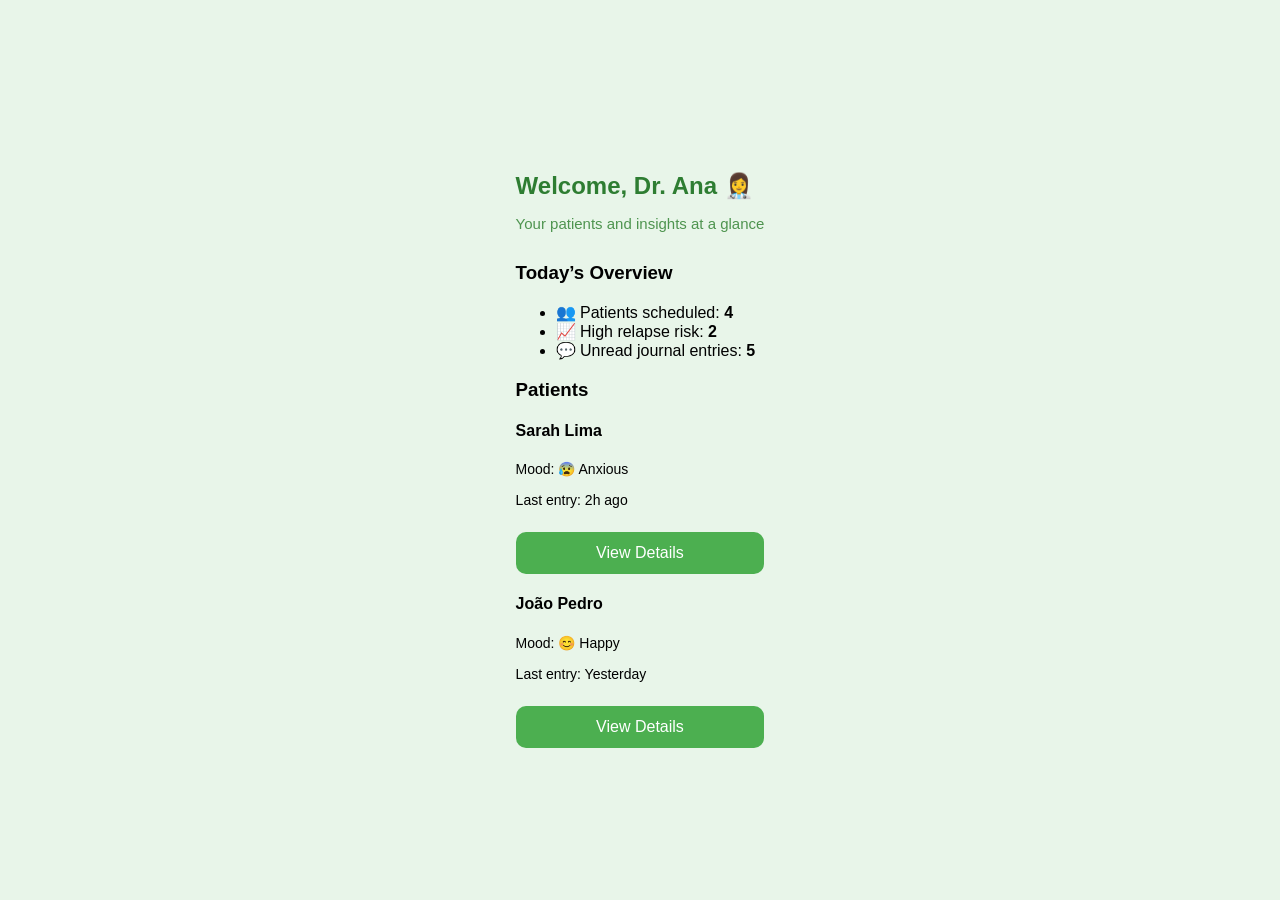
==== dashboard.html @ 9ce1eb04 "Create dashboard.html" ====
<!DOCTYPE html>
<html lang="en">
<head>
  <meta charset="UTF-8" />
  <meta name="viewport" content="width=device-width, initial-scale=1.0"/>
  <title>NeuroConnect - Therapist Dashboard</title>
  <link rel="stylesheet" href="style.css" />
</head>
<body>
  <div class="dashboard-container">
    <header>
      <h2>Welcome, Dr. Ana 👩‍⚕️</h2>
      <p>Your patients and insights at a glance</p>
    </header>

    <section class="summary-box">
      <h3>Today’s Overview</h3>
      <ul>
        <li>👥 Patients scheduled: <strong>4</strong></li>
        <li>📈 High relapse risk: <strong>2</strong></li>
        <li>💬 Unread journal entries: <strong>5</strong></li>
      </ul>
    </section>

    <section class="patients-list">
      <h3>Patients</h3>
      <div class="patient-card">
        <h4>Sarah Lima</h4>
        <p>Mood: 😰 Anxious</p>
        <p>Last entry: 2h ago</p>
        <button onclick="viewDetails('Sarah Lima')">View Details</button>
      </div>
      <div class="patient-card">
        <h4>João Pedro</h4>
        <p>Mood: 😊 Happy</p>
        <p>Last entry: Yesterday</p>
        <button onclick="viewDetails('João Pedro')">View Details</button>
      </div>
    </section>
  </div>

  <script>
    function viewDetails(name) {
      alert("Loading full record for " + name);
      // Aqui futuramente pode abrir prontuário completo
    }
  </script>
</body>
</html>
---- style.css ----
body {
  margin: 0;
  padding: 0;
  font-family: "Segoe UI", sans-serif;
  background: #e8f5e9;
  display: flex;
  justify-content: center;
  align-items: center;
  height: 100vh;
}

.login-container {
  background: #ffffff;
  padding: 40px;
  border-radius: 20px;
  box-shadow: 0 4px 10px rgba(0,0,0,0.1);
  width: 300px;
  text-align: center;
}

h1 {
  color: #2e7d32;
  margin-bottom: 20px;
}

input {
  width: 100%;
  padding: 12px;
  margin: 10px 0;
  border-radius: 10px;
  border: 1px solid #c8e6c9;
  font-size: 14px;
}

button {
  width: 100%;
  background-color: #4caf50;
  color: white;
  padding: 12px;
  border: none;
  border-radius: 10px;
  font-size: 16px;
  cursor: pointer;
  margin-top: 10px;
}

button:hover {
  background-color: #388e3c;
}

p {
  font-size: 14px;
  margin-top: 15px;
}

a {
  color: #2e7d32;
  text-decoration: none;
  font-weight: bold;
}
.home-container {
  background: #e8f5e9;
  padding: 40px;
  border-radius: 20px;
  width: 90%;
  max-width: 400px;
  margin: auto;
  box-shadow: 0 4px 10px rgba(0,0,0,0.05);
  text-align: center;
}

header h2 {
  color: #2e7d32;
  margin-bottom: 5px;
}

header p {
  color: #4e944f;
  font-size: 15px;
  margin-bottom: 30px;
}

.btn-session {
  width: 100%;
  background-color: #4caf50;
  color: white;
  padding: 14px;
  border: none;
  border-radius: 12px;
  font-size: 16px;
  margin-bottom: 30px;
  cursor: pointer;
}

.btn-session:hover {
  background-color: #388e3c;
}

.companion-box {
  background-color: #c8e6c9;
  padding: 20px;
  border-radius: 16px;
}

.btn-secondary {
  margin-top: 10px;
  background: #ffffff;
  color: #2e7d32;
  border: 2px solid #2e7d32;
  padding: 10px 16px;
  border-radius: 10px;
  cursor: pointer;
  font-weight: bold;
}

.btn-secondary:hover {
  background: #2e7d32;
  color: white;
}
.journal-container {
  background: #e8f5e9;
  padding: 40px;
  border-radius: 20px;
  width: 90%;
  max-width: 400px;
  margin: auto;
  box-shadow: 0 4px 10px rgba(0,0,0,0.05);
  text-align: center;
}

textarea {
  width: 100%;
  height: 120px;
  border-radius: 12px;
  border: 1px solid #c8e6c9;
  padding: 12px;
  margin-top: 15px;
  resize: vertical;
  font-size: 14px;
  font-family: inherit;
}

.emotion-select {
  margin: 20px 0;
  text-align: left;
}

select {
  width: 100%;
  padding: 10px;
  border-radius: 10px;
  border: 1px solid #a5d6a7;
  margin-top: 8px;
}

.feedback-text {
  margin-top: 15px;
  font-weight: bold;
}
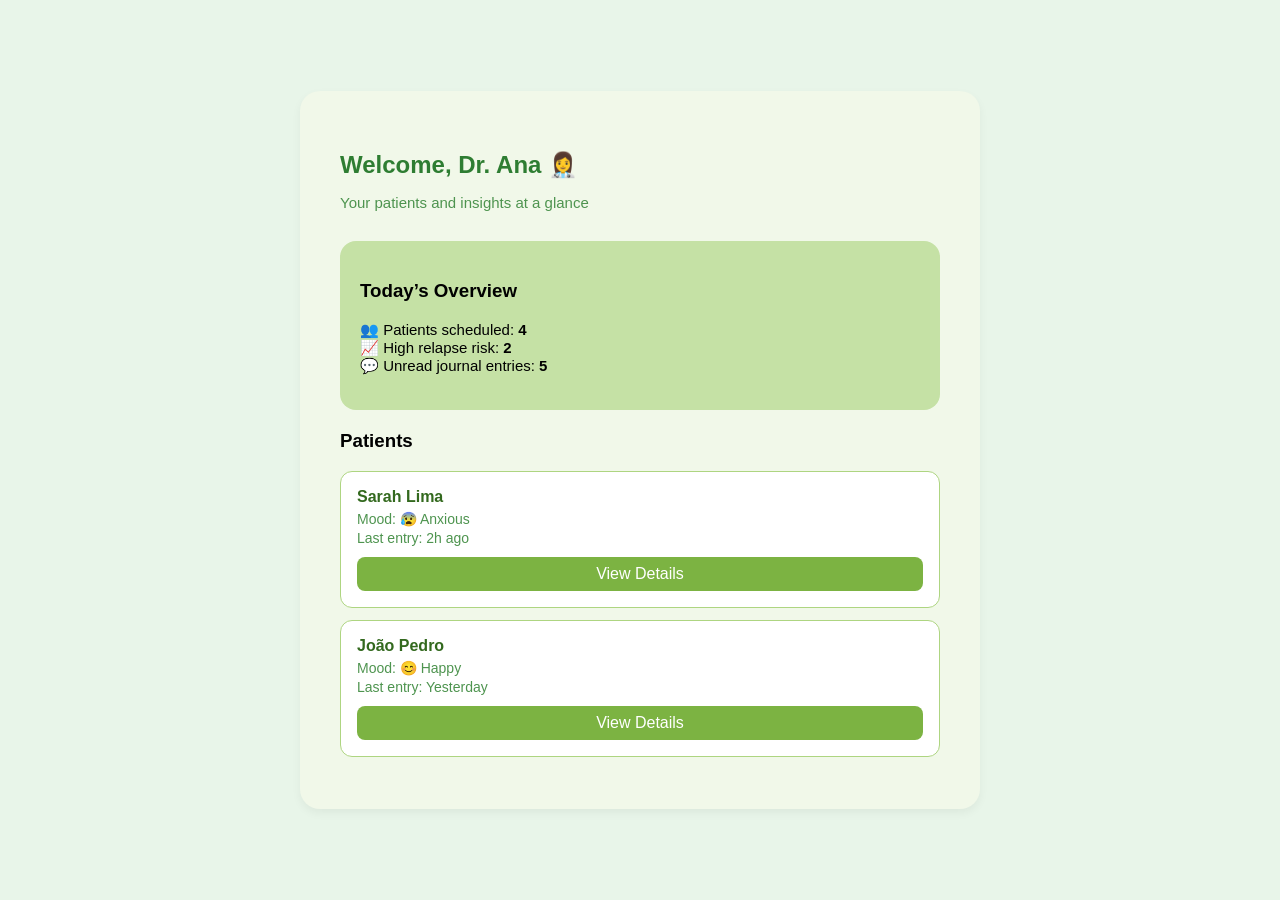
==== commit 1786e0d1: "Add files via upload" ====
--- a/dashboard.html
+++ b/dashboard.html
@@ -1,49 +1,49 @@
-<!DOCTYPE html>
-<html lang="en">
-<head>
-  <meta charset="UTF-8" />
-  <meta name="viewport" content="width=device-width, initial-scale=1.0"/>
-  <title>NeuroConnect - Therapist Dashboard</title>
-  <link rel="stylesheet" href="style.css" />
-</head>
-<body>
-  <div class="dashboard-container">
-    <header>
-      <h2>Welcome, Dr. Ana 👩‍⚕️</h2>
-      <p>Your patients and insights at a glance</p>
-    </header>
-
-    <section class="summary-box">
-      <h3>Today’s Overview</h3>
-      <ul>
-        <li>👥 Patients scheduled: <strong>4</strong></li>
-        <li>📈 High relapse risk: <strong>2</strong></li>
-        <li>💬 Unread journal entries: <strong>5</strong></li>
-      </ul>
-    </section>
-
-    <section class="patients-list">
-      <h3>Patients</h3>
-      <div class="patient-card">
-        <h4>Sarah Lima</h4>
-        <p>Mood: 😰 Anxious</p>
-        <p>Last entry: 2h ago</p>
-        <button onclick="viewDetails('Sarah Lima')">View Details</button>
-      </div>
-      <div class="patient-card">
-        <h4>João Pedro</h4>
-        <p>Mood: 😊 Happy</p>
-        <p>Last entry: Yesterday</p>
-        <button onclick="viewDetails('João Pedro')">View Details</button>
-      </div>
-    </section>
-  </div>
-
-  <script>
-    function viewDetails(name) {
-      alert("Loading full record for " + name);
-      // Aqui futuramente pode abrir prontuário completo
-    }
-  </script>
-</body>
-</html>
+<!DOCTYPE html>
+<html lang="en">
+<head>
+  <meta charset="UTF-8" />
+  <meta name="viewport" content="width=device-width, initial-scale=1.0"/>
+  <title>NeuroConnect - Therapist Dashboard</title>
+  <link rel="stylesheet" href="style.css" />
+</head>
+<body>
+  <div class="dashboard-container">
+    <header>
+      <h2>Welcome, Dr. Ana 👩‍⚕️</h2>
+      <p>Your patients and insights at a glance</p>
+    </header>
+
+    <section class="summary-box">
+      <h3>Today’s Overview</h3>
+      <ul>
+        <li>👥 Patients scheduled: <strong>4</strong></li>
+        <li>📈 High relapse risk: <strong>2</strong></li>
+        <li>💬 Unread journal entries: <strong>5</strong></li>
+      </ul>
+    </section>
+
+    <section class="patients-list">
+      <h3>Patients</h3>
+      <div class="patient-card">
+        <h4>Sarah Lima</h4>
+        <p>Mood: 😰 Anxious</p>
+        <p>Last entry: 2h ago</p>
+        <button onclick="viewDetails('Sarah Lima')">View Details</button>
+      </div>
+      <div class="patient-card">
+        <h4>João Pedro</h4>
+        <p>Mood: 😊 Happy</p>
+        <p>Last entry: Yesterday</p>
+        <button onclick="viewDetails('João Pedro')">View Details</button>
+      </div>
+    </section>
+  </div>
+
+  <script>
+    function viewDetails(name) {
+      alert("Loading full record for " + name);
+      // Aqui futuramente pode abrir prontuário completo
+    }
+  </script>
+</body>
+</html>
--- a/style.css
+++ b/style.css
@@ -157,3 +157,64 @@
   margin-top: 15px;
   font-weight: bold;
 }
+.dashboard-container {
+  background: #f1f8e9;
+  padding: 40px;
+  border-radius: 20px;
+  width: 90%;
+  max-width: 600px;
+  margin: auto;
+  box-shadow: 0 4px 10px rgba(0,0,0,0.05);
+  font-family: "Segoe UI", sans-serif;
+}
+
+.summary-box {
+  background: #c5e1a5;
+  padding: 20px;
+  border-radius: 16px;
+  margin: 20px 0;
+}
+
+.summary-box ul {
+  list-style: none;
+  padding-left: 0;
+  font-size: 15px;
+}
+
+.patients-list {
+  margin-top: 20px;
+}
+
+.patient-card {
+  background: #ffffff;
+  border: 1px solid #aed581;
+  border-radius: 12px;
+  padding: 16px;
+  margin-bottom: 12px;
+}
+
+.patient-card h4 {
+  margin: 0 0 5px;
+  color: #33691e;
+}
+
+.patient-card p {
+  margin: 3px 0;
+  font-size: 14px;
+  color: #4e944f;
+}
+
+.patient-card button {
+  margin-top: 8px;
+  background: #7cb342;
+  border: none;
+  padding: 8px 12px;
+  color: white;
+  border-radius: 8px;
+  cursor: pointer;
+}
+
+.patient-card button:hover {
+  background: #558b2f;
+}
+
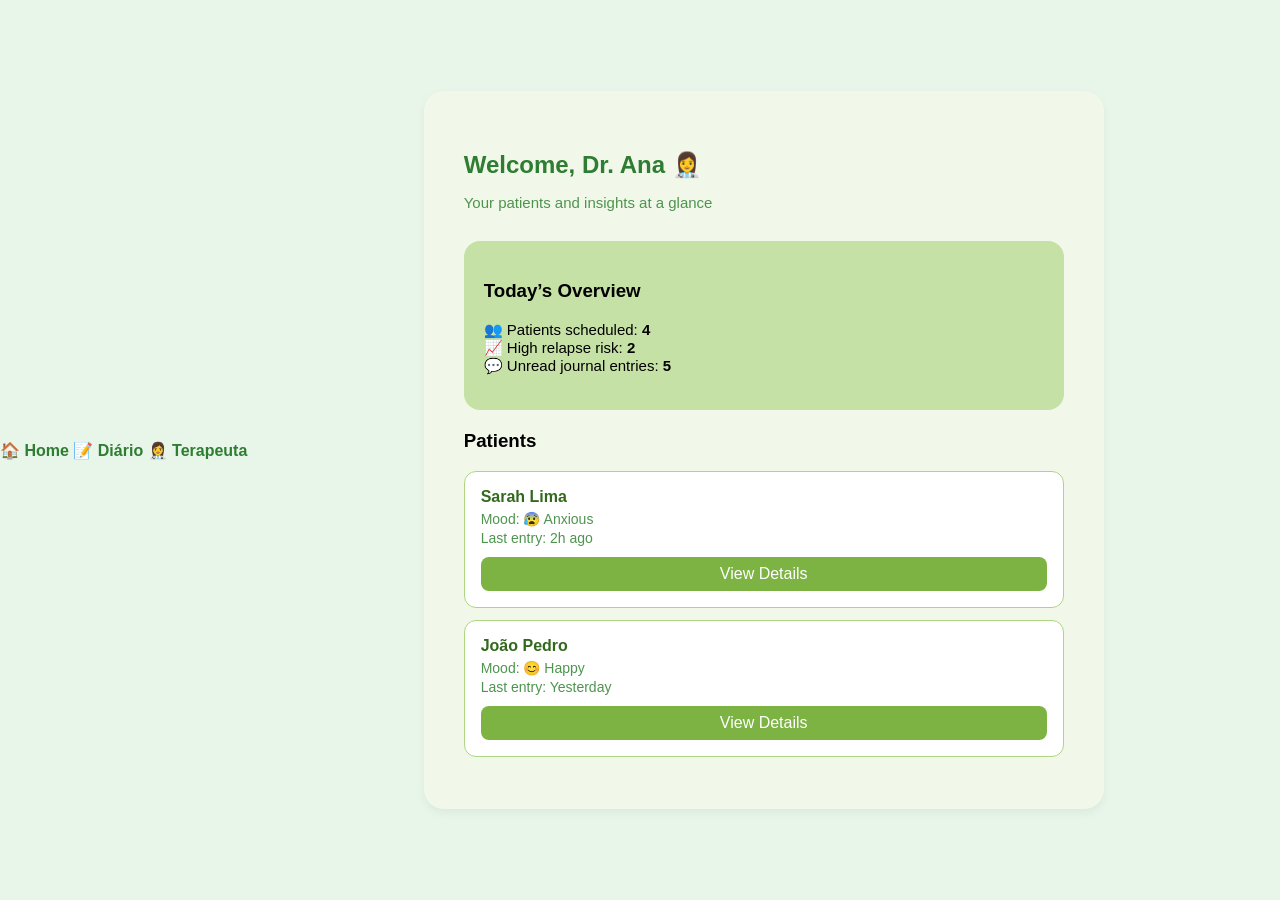
==== commit 9325222c: "Add navigation menu to therapist dashboard" ====
--- a/dashboard.html
+++ b/dashboard.html
@@ -7,6 +7,11 @@
   <link rel="stylesheet" href="style.css" />
 </head>
 <body>
+  <nav class="main-nav">
+  <a href="home.html">🏠 Home</a>
+  <a href="journal.html">📝 Diário</a>
+  <a href="dashboard.html">👩‍⚕️ Terapeuta</a>
+</nav>
   <div class="dashboard-container">
     <header>
       <h2>Welcome, Dr. Ana 👩‍⚕️</h2>
@@ -47,3 +52,4 @@
   </script>
 </body>
 </html>
+
